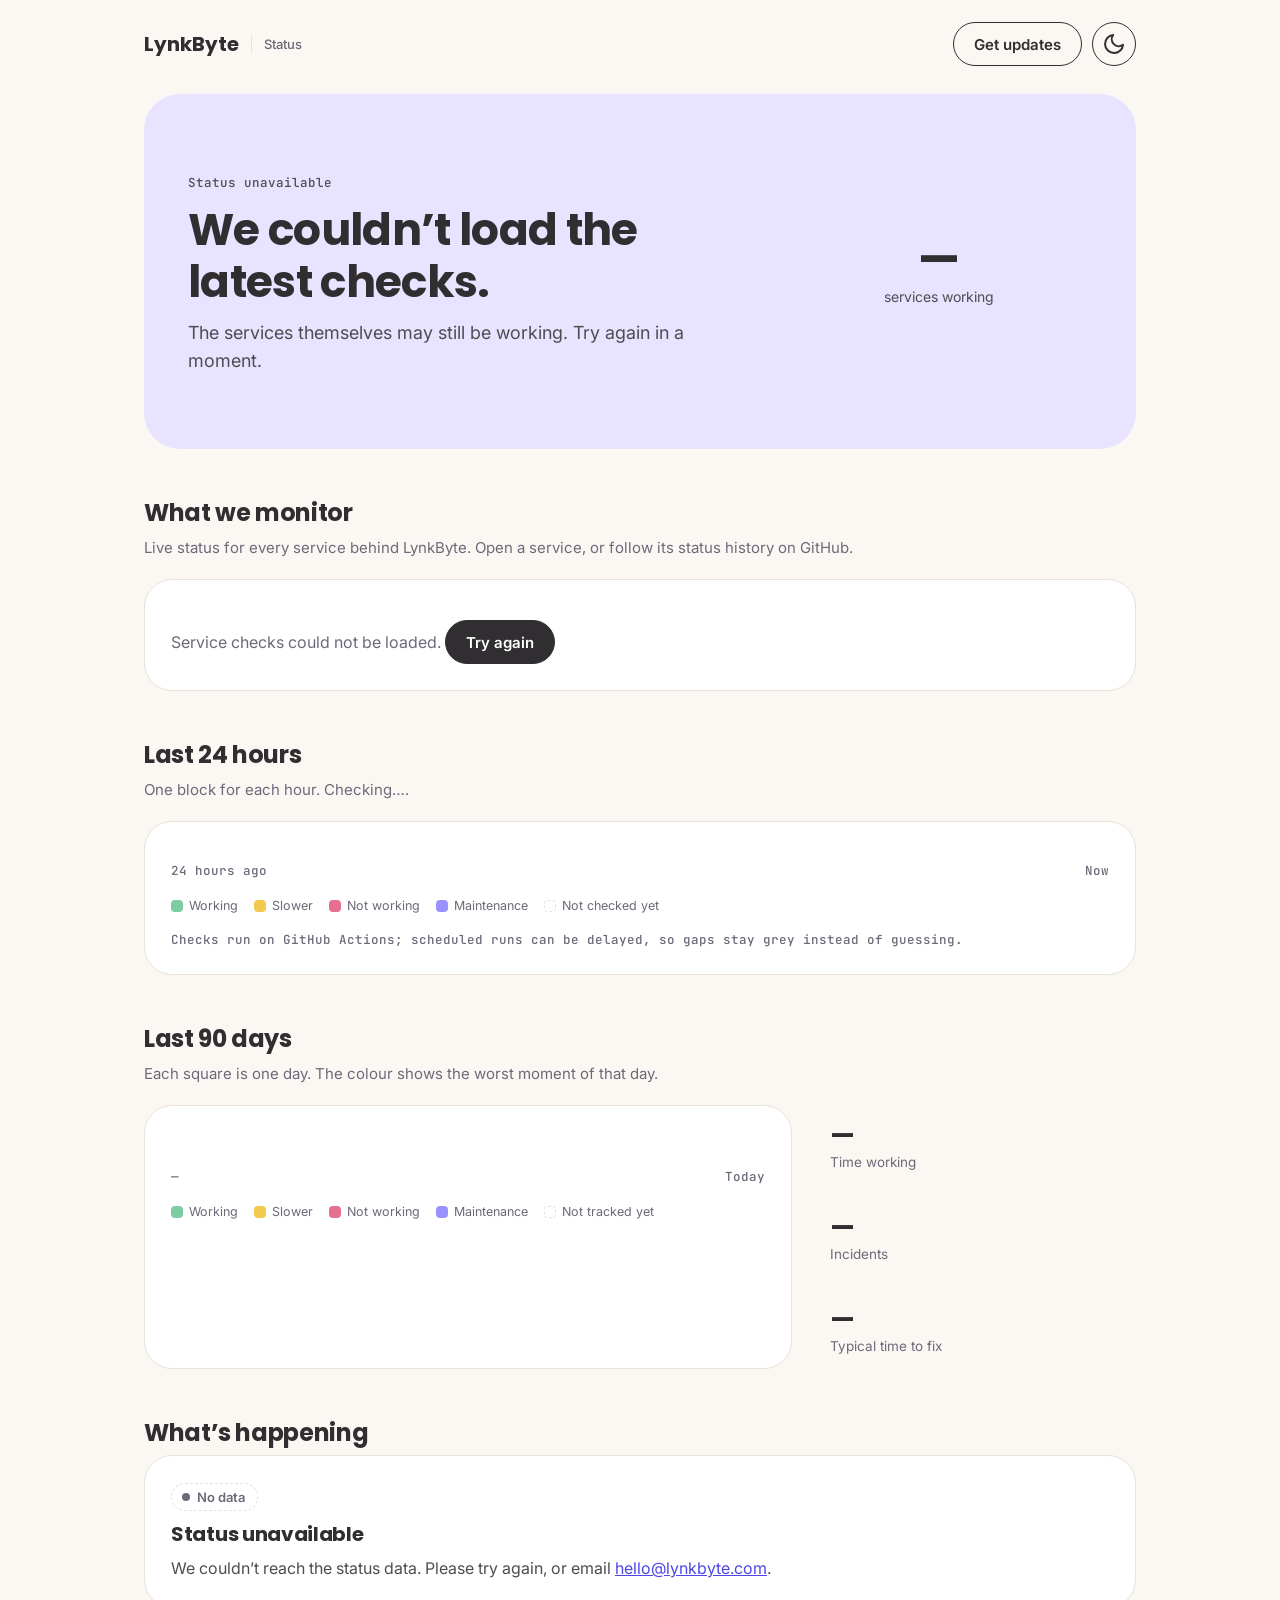
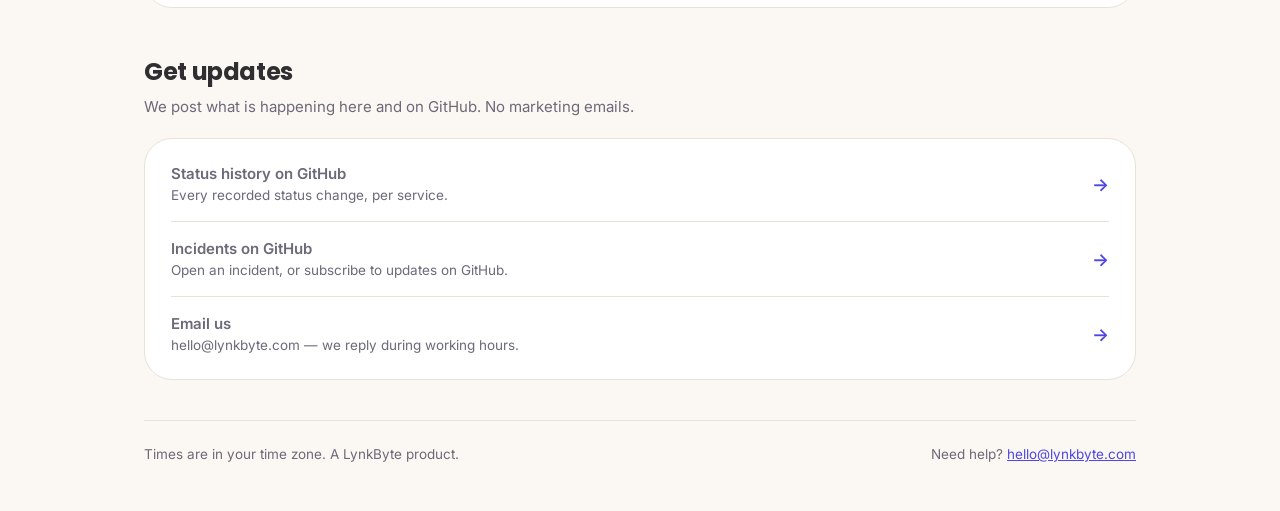
==== assets/index.html @ 687fb056 "Point service history links at GitHub instead of the rate-limited SPA" ====
<!doctype html>
<html lang="en">
<head>
<meta charset="utf-8">
<meta name="viewport" content="width=device-width, initial-scale=1, viewport-fit=cover">
<title>LynkByte status · Can I use it right now?</title>
<meta name="description" content="Live availability for LynkByte: signing in, billing, the web app and the Android app.">
<meta name="theme-color" content="#FBF8F3" media="(prefers-color-scheme: light)">
<meta name="theme-color" content="#17141B" media="(prefers-color-scheme: dark)">
<meta property="og:title" content="LynkByte status">
<meta property="og:description" content="Can I use LynkByte right now? Live availability for signing in, billing, the web app and the Android app.">
<meta property="og:type" content="website">
<meta property="og:url" content="https://status.lynkbyte.com/">
<link rel="canonical" href="https://status.lynkbyte.com/">
<link rel="icon" href="/favicon.svg" type="image/svg+xml">
<link rel="apple-touch-icon" href="/logo-192.png">
<link rel="manifest" href="/manifest.json">
<link rel="preconnect" href="https://fonts.googleapis.com"><link rel="preconnect" href="https://fonts.gstatic.com" crossorigin>
<link href="https://fonts.googleapis.com/css2?family=Poppins:wght@600;700&family=Inter:wght@400;500;600&family=JetBrains+Mono:wght@500&display=swap" rel="stylesheet">
<style>
:root{--ink:#312E32;--body:#4F4C52;--slate:#6C6979;--paper:#FBF8F3;--card:#fff;--rule:#E8E2D8;--on:#fff;--ind:#5046E6;
--butter:#FFF0BF;--mint:#D9F2E5;--pink:#FFDDE6;--lilac:#E8E3FF;
--s-ok:#7DCDA3;--s-deg:#F2C94C;--s-out:#E5708F;--s-mnt:#9A93FF;color-scheme:light}
@media(prefers-color-scheme:dark){:root:not([data-theme="light"]){--ink:#F2EFF5;--body:#CFCBD6;--slate:#A29EAD;--paper:#17141B;--card:#211E27;--rule:#36323E;--on:#17141B;--ind:#9A93FF;--butter:#4A4530;--mint:#2F4A3E;--pink:#4D3340;--lilac:#3A3659;color-scheme:dark}}
:root[data-theme="dark"]{--ink:#F2EFF5;--body:#CFCBD6;--slate:#A29EAD;--paper:#17141B;--card:#211E27;--rule:#36323E;--on:#17141B;--ind:#9A93FF;--butter:#4A4530;--mint:#2F4A3E;--pink:#4D3340;--lilac:#3A3659;color-scheme:dark}
*,*::before,*::after{box-sizing:border-box}
html{scroll-padding-top:24px}
body{margin:0;background:var(--paper);color:var(--body);font:400 16px/26px Inter,"Segoe UI",Arial,sans-serif}
h1,h2,h3{font-family:Poppins,"Segoe UI",Arial,sans-serif;color:var(--ink);margin:0;letter-spacing:-.015em}
button{font:inherit;color:inherit;background:none;border:0;cursor:pointer;text-align:left}
a{color:var(--ind)}
:focus-visible{outline:3px solid var(--ind);outline-offset:3px;border-radius:14px}
.w{max-width:1040px;margin:0 auto;padding:0 24px}
.mono{font:500 12.5px 'JetBrains Mono',ui-monospace,SFMono-Regular,Menlo,monospace;color:var(--slate)}
.ico{width:24px;height:24px;stroke:var(--ink);fill:none;stroke-width:2;stroke-linecap:round;stroke-linejoin:round;flex:none}
#banner{background:var(--butter);color:var(--ink);text-align:center;padding:9px 16px;font:600 13px Inter,Arial,sans-serif}
header{display:flex;align-items:center;justify-content:space-between;gap:12px;padding:22px 0}
.brand{font:700 20px Poppins,Arial,sans-serif;color:var(--ink);display:flex;gap:12px;align-items:center;text-decoration:none}
.brand small{font:500 13px Inter,Arial,sans-serif;color:var(--slate);border-left:1px solid var(--rule);padding-left:12px}
.h-actions{display:flex;gap:10px;flex:none}
.pill{height:44px;padding:0 20px;border-radius:99px;border:1.5px solid var(--ink);color:var(--ink);font:600 15px Inter,Arial,sans-serif;display:inline-flex;align-items:center;gap:8px;text-decoration:none;white-space:nowrap}
.pill.dk{background:var(--ink);color:var(--on)}
.ib{width:44px;padding:0;justify-content:center}
.hero{display:grid;grid-template-columns:1.3fr .7fr;gap:32px;align-items:center;border-radius:36px;padding:44px;margin-top:6px;transition:background .3s;color:var(--ink)}
.hero.ok{background:var(--mint)}.hero.deg{background:var(--butter)}.hero.out{background:var(--pink)}.hero.mnt,.hero.none{background:var(--lilac)}
.hero h1{font-size:44px;line-height:1.18;margin:10px 0 12px}
.hero p{margin:0;font-size:18px;line-height:28px;color:var(--body)}
.hero .mono{color:var(--body)}
.checks{padding:8px 26px}
.check{display:grid;grid-template-columns:minmax(0,1fr) auto auto 24px;gap:16px;align-items:center;padding:16px 0;border-bottom:1px solid var(--rule)}
.check:last-child{border-bottom:0}
.check .nm{min-width:0}
.check .nm b{display:block;font:600 15px/22px Inter,Arial,sans-serif;color:var(--ink)}
.check .nm a{text-decoration:none;color:var(--ink)}
.check .nm a:hover b{text-decoration:underline}
.check .nm span{display:block;color:var(--slate);font:500 12px/18px 'JetBrains Mono',monospace;white-space:nowrap;overflow:hidden;text-overflow:ellipsis}
.check .up{text-align:right;font:700 18px/22px Poppins,Arial,sans-serif;color:var(--ink);white-space:nowrap}
.check .up small{display:block;font:500 11.5px/16px Inter,Arial,sans-serif;color:var(--slate);text-transform:uppercase;letter-spacing:.04em}
.check .go{font:600 18px Inter,Arial,sans-serif;color:var(--ind);text-decoration:none;justify-self:end}
.ringw{position:relative;justify-self:center;width:min(100%,260px);aspect-ratio:1}
.ringw svg{width:100%;height:100%}
.ringc{position:absolute;inset:0;display:grid;place-content:center;text-align:center}
.ringc b{font:700 46px/50px Poppins,Arial,sans-serif;color:var(--ink)}
.ringc span{font-size:14px;color:var(--body)}
h2{font-size:24px;line-height:32px;margin:48px 0 6px}
.sub{margin:0 0 18px;color:var(--slate);font-size:15px}
.chip{display:inline-flex;align-items:center;gap:7px;border-radius:99px;padding:2px 12px 2px 10px;font:600 13px/22px Inter,Arial,sans-serif;color:var(--ink);white-space:nowrap}
.chip i{width:8px;height:8px;border-radius:50%;background:var(--ink);flex:none}
.c-ok{background:var(--mint)}.c-deg{background:var(--butter)}.c-out{background:var(--pink)}.c-mnt,.c-none{background:var(--lilac)}
.c-none{background:transparent;border:1.5px dashed var(--rule);color:var(--slate)}
.c-none i{background:var(--slate)}
.card{background:var(--card);border:1px solid var(--rule);border-radius:28px;padding:26px}
.rib{display:grid;grid-template-columns:repeat(24,1fr);gap:4px;margin-top:6px}
.rib i{height:44px;border-radius:8px;display:block}
.rib i.ok{background:var(--s-ok)}.rib i.deg{background:var(--s-deg)}.rib i.out{background:var(--s-out)}.rib i.mnt{background:var(--s-mnt)}
.rib i.none{background:transparent;border:1.5px dashed var(--rule)}
.lab{display:flex;justify-content:space-between;margin-top:8px}
.key{display:flex;flex-wrap:wrap;gap:6px 16px;margin-top:14px;font-size:12.5px;color:var(--slate)}
.key span{display:inline-flex;align-items:center;gap:6px}
.key i{width:12px;height:12px;border-radius:4px;display:inline-block}
.key i.ok{background:var(--s-ok)}.key i.deg{background:var(--s-deg)}.key i.out{background:var(--s-out)}.key i.mnt{background:var(--s-mnt)}
.key i.none{background:transparent;border:1.5px dashed var(--rule)}
.cols{display:grid;grid-template-columns:2fr 1fr;gap:20px}
.cal{display:grid;grid-auto-flow:column;grid-template-rows:repeat(7,1fr);gap:4px}
.cal i{aspect-ratio:1;border-radius:6px;min-width:0;display:block}
.cal i.ok{background:var(--s-ok)}.cal i.deg{background:var(--s-deg)}.cal i.out{background:var(--s-out)}.cal i.mnt{background:var(--s-mnt)}
.cal i.none{background:transparent;border:1.5px dashed var(--rule)}
.cal-lab{display:flex;justify-content:space-between;margin-top:12px}
.stats{display:grid;gap:12px;align-content:start}
.stat{background:var(--paper);border-radius:18px;padding:14px 18px}
.stat b{display:block;font:700 26px/32px Poppins,Arial,sans-serif;color:var(--ink)}
.stat span{font-size:13.5px;color:var(--slate);line-height:18px;display:block;margin-top:2px}
.inc h3{font-size:20px;margin:10px 0 4px}
.inc dl{display:grid;grid-template-columns:150px 1fr;gap:10px 18px;margin:16px 0}
.inc dt{font:600 13.5px Inter,Arial,sans-serif;color:var(--ink)}
.inc dd{margin:0}
.ups{list-style:none;margin:6px 0 0;padding:0 0 0 2px;border-left:2px solid var(--rule)}
.ups li{position:relative;padding:0 0 14px 20px;white-space:pre-line}
.ups li::before{content:"";position:absolute;left:-7px;top:8px;width:12px;height:12px;border-radius:50%;background:var(--ink);border:2px solid var(--card)}
.ups b{color:var(--ink)}
.recent{list-style:none;margin:16px 0 0;padding:0}
.recent li{display:flex;flex-wrap:wrap;gap:4px 12px;justify-content:space-between;padding:10px 0;border-top:1px solid var(--rule);font-size:14px}
.recent a{font-weight:600;text-decoration:none}
.recent a:hover{text-decoration:underline}
.updates{padding:8px 26px}
.updates .row{display:flex;justify-content:space-between;align-items:center;gap:14px;padding:16px 0;border-bottom:1px solid var(--rule);text-decoration:none;color:var(--ink)}
.updates .row:last-child{border-bottom:0}
.updates .row b{display:block;font:600 15px/22px Inter,Arial,sans-serif}
.updates .row span{display:block;color:var(--slate);font-size:13.5px;line-height:20px}
.updates .row .go{font:600 18px Inter,Arial,sans-serif;color:var(--ind);flex:none}
.muted{color:var(--slate)}
footer{margin:40px 0 44px;padding-top:20px;border-top:1px solid var(--rule);display:flex;flex-wrap:wrap;justify-content:space-between;gap:10px;font-size:13.5px;color:var(--slate)}
footer a{color:var(--ind)}
.retry{margin-top:14px;display:inline-flex}
@media(max-width:860px){.hero{grid-template-columns:1fr;padding:30px 24px}.hero h1{font-size:34px;line-height:42px}.ringw{width:min(70%,220px)}.cols{grid-template-columns:1fr}.stats{grid-template-columns:repeat(3,1fr)}}
@media(max-width:620px){.stats{grid-template-columns:1fr}.brand small{display:none}.pill{padding:0 16px}}
@media(max-width:560px){.w{padding:0 16px}.card{padding:20px}.updates{padding:4px 20px}.checks{padding:4px 20px}.check{grid-template-columns:minmax(0,1fr) auto;grid-template-areas:"nm up" "chip go";row-gap:8px;column-gap:12px}.check .nm{grid-area:nm}.check .up{grid-area:up}.check .chip{grid-area:chip;justify-self:start}.check .go{grid-area:go}.inc dl{grid-template-columns:1fr;gap:2px}.inc dd{margin-bottom:10px}.rib{gap:2px}.rib i{height:36px;border-radius:5px}.hero h1{font-size:30px;line-height:38px}}
@media(prefers-reduced-motion:reduce){*{transition:none!important}}
</style>
</head>
<body>
<div id="banner" hidden></div>
<div class="w">
<header>
  <a class="brand" href="/">LynkByte <small>Status</small></a>
  <div class="h-actions">
    <a class="pill" href="#updates">Get updates</a>
    <button class="pill ib" id="theme" type="button" aria-label="Switch between light and dark">
      <svg class="ico" viewBox="0 0 24 24" aria-hidden="true"><path d="M21 12.8A9 9 0 1 1 11.2 3a7 7 0 0 0 9.8 9.8z"/></svg>
    </button>
  </div>
</header>
<main>
  <section class="hero none" id="hero" aria-live="polite" aria-busy="true">
    <div>
      <span class="mono" id="hmeta">Checking status…</span>
      <h1 id="ht">Checking…</h1>
      <p id="hs">Loading the latest checks.</p>
    </div>
    <div class="ringw">
      <svg viewBox="0 0 220 220" id="ring" aria-hidden="true"></svg>
      <div class="ringc"><b id="rn">—</b><span>services working</span></div>
    </div>
  </section>

  <h2>What we monitor</h2>
  <p class="sub">Live status for every service behind LynkByte. Open a service, or follow its status history on GitHub.</p>
  <div class="card checks" id="checks"></div>

  <h2>Last 24 hours</h2>
  <p class="sub">One block for each hour. <span id="checked">Checking…</span>.</p>
  <div class="card">
    <div class="rib" id="rib" role="img" aria-label="Health for each of the last 24 hours"></div>
    <div class="lab mono"><span>24 hours ago</span><span>Now</span></div>
    <div class="key" aria-hidden="true">
      <span><i class="ok"></i>Working</span><span><i class="deg"></i>Slower</span><span><i class="out"></i>Not working</span><span><i class="mnt"></i>Maintenance</span><span><i class="none"></i>Not checked yet</span>
    </div>
    <p class="mono" style="margin:12px 0 0">Checks run on GitHub Actions; scheduled runs can be delayed, so gaps stay grey instead of guessing.</p>
  </div>

  <h2>Last 90 days</h2>
  <p class="sub">Each square is one day. The colour shows the worst moment of that day.</p>
  <div class="cols">
    <div class="card">
      <div class="cal" id="cal" role="img" aria-label="Health for each of the last 90 days"></div>
      <div class="cal-lab mono"><span id="cal-start">—</span><span id="cal-end">Today</span></div>
      <p class="mono" id="cal-note" style="margin:8px 0 0"></p>
      <div class="key" aria-hidden="true">
        <span><i class="ok"></i>Working</span><span><i class="deg"></i>Slower</span><span><i class="out"></i>Not working</span><span><i class="mnt"></i>Maintenance</span><span><i class="none"></i>Not tracked yet</span>
      </div>
    </div>
    <div class="stats">
      <div class="stat"><b id="up">—</b><span id="upl">Time working</span></div>
      <div class="stat"><b id="ni">—</b><span id="nil">Incidents</span></div>
      <div class="stat"><b id="fix">—</b><span id="fixl">Typical time to fix</span></div>
    </div>
  </div>

  <h2 id="ih">What’s happening</h2>
  <div class="card inc" id="inc"><p class="muted" style="margin:0">Loading the latest incident information…</p></div>

  <h2 id="updates">Get updates</h2>
  <p class="sub">We post what is happening here and on GitHub. No marketing emails.</p>
  <div class="card updates">
    <a class="row" href="https://github.com/LynkByte/lynkdesk-status/tree/master/history" target="_blank" rel="noopener">
      <span><b>Status history on GitHub</b><span>Every recorded status change, per service.</span></span>
      <span class="go" aria-hidden="true">→</span>
    </a>
    <a class="row" href="https://github.com/LynkByte/lynkdesk-status/issues" target="_blank" rel="noopener">
      <span><b>Incidents on GitHub</b><span>Open an incident, or subscribe to updates on GitHub.</span></span>
      <span class="go" aria-hidden="true">→</span>
    </a>
    <a class="row" href="mailto:hello@lynkbyte.com">
      <span><b>Email us</b><span>hello@lynkbyte.com — we reply during working hours.</span></span>
      <span class="go" aria-hidden="true">→</span>
    </a>
  </div>
</main>
<footer>
  <span>Times are in your time zone. A LynkByte product.</span>
  <span>Need help? <a href="mailto:hello@lynkbyte.com">hello@lynkbyte.com</a></span>
</footer>
</div>
<noscript><div class="w"><p class="card">This page needs JavaScript to load live status. You can still see the raw checks in the <a href="https://github.com/LynkByte/lynkdesk-status">status repository</a>.</p></div></noscript>
<script>
(function(){
'use strict';

var OWNER='LynkByte', REPO='lynkdesk-status';
var RAW='https://raw.githubusercontent.com/'+OWNER+'/'+REPO+'/master/';
var API='https://api.github.com/repos/'+OWNER+'/'+REPO;
var ISSUE_CACHE_KEY='lynkbyte-status-issues-v1';
var ISSUE_CACHE_MS=5*60*1000;
var RUN_CACHE_KEY='lynkbyte-status-lastrun-v1';
var RUN_CACHE_MS=2*60*1000;
var PREVIEW=(function(){var v=new URLSearchParams(location.search).get('preview');return ['ok','deg','out','mnt'].indexOf(v)>-1?v:null;})();

var LAB={ok:'Working',deg:'Slower than usual',out:'Not working',mnt:'Maintenance',none:'Not tracked yet'};
var COL={ok:'var(--s-ok)',deg:'var(--s-deg)',out:'var(--s-out)',mnt:'var(--s-mnt)'};

var SITES=[
  {slug:'corporate-website',name:'Corporate website',url:'https://lynkbyte.com'},
  {slug:'web-app',name:'Web app',url:'https://app.lynkbyte.com/up'},
  {slug:'api',name:'API',url:'https://api.lynkbyte.com/api/health'},
  {slug:'database-and-cache',name:'Database and cache',url:'https://app.lynkbyte.com/health/deep'}
];

var DEMO={
  ok:{hero:['Everything is working.','All four services are responding normally.'],title:null},
  deg:{hero:['Some services are slower than usual.','Keep working as normal. Screens may take a little longer to load.'],title:'Some services are slower than usual',who:'Customers using the web app or API',do:'Keep working as normal. Nothing is lost.',we:'We’re watching the affected services and will post an update here.',updates:[['Monitoring','The slow period is easing. We’re keeping an eye on it.','10:42'],['Investigating','Some requests are taking longer than usual.','10:05']]},
  out:{hero:['A service is not working right now.','We are fixing it. Your saved data is safe.'],title:'A service is not working',who:'Anyone using the affected service',do:'Try again in a few minutes. Your saved data is safe.',we:'We found the faulty change and are rolling it back.',updates:[['Identified','The faulty change is found. Rolling back now.','10:31'],['Investigating','Some requests are failing.','10:12']]},
  mnt:{hero:['Planned maintenance is under way.','Some services are briefly unavailable. Your data is safe.'],title:'Database upgrade',who:'The web app and API, for about 30 minutes',do:'If you’re already signed in, you can keep working.',we:'We’re upgrading the database to make everything faster. No data is lost.',updates:[['In progress','Some services are briefly unavailable.','10:00'],['Scheduled','Planned window: 10:00 to 10:30 today.','Announced 17 Nov']]}
};

var state={sites:{},summary:[],issues:[],issuesOk:false,maint:[],events:[],trackingStart:0,lastCheck:0,lastChange:0,loaded:false,failed:false,comments:{}};

function $(id){return document.getElementById(id);}
function esc(v){return String(v==null?'':v).replace(/[&<>"']/g,function(c){return {'&':'&amp;','<':'&lt;','>':'&gt;','"':'&quot;',"'":'&#39;'}[c];});}
function safeUrl(u){return /^https:\/\/github\.com\//.test(String(u||''))?u:'https://github.com/LynkByte/lynkdesk-status/issues';}
function has(arr,v){return arr.indexOf(v)>-1;}

function parseYml(text){
  var out={};
  text.split(/\r?\n/).forEach(function(line){
    var m=line.match(/^([A-Za-z][A-Za-z0-9]*):\s*(.*)$/);
    if(m) out[m[1]]=m[2];
  });
  return out;
}
function fetchText(url){
  return fetch(url,{cache:'no-store'}).then(function(r){
    if(!r.ok) throw new Error(url+' returned '+r.status);
    return r.text();
  });
}
function getIssues(){
  var cached=null;
  try{cached=JSON.parse(localStorage.getItem(ISSUE_CACHE_KEY)||'null');}catch(e){}
  if(cached&&Date.now()-cached.t<ISSUE_CACHE_MS) return Promise.resolve(cached.d);
  return fetch(API+'/issues?state=all&per_page=100&sort=created&direction=desc',{cache:'no-store',headers:{Accept:'application/vnd.github+json'}})
    .then(function(r){if(!r.ok) throw new Error('GitHub issues returned '+r.status);return r.json();})
    .then(function(list){
      list=list.filter(function(i){return !i.pull_request;});
      try{localStorage.setItem(ISSUE_CACHE_KEY,JSON.stringify({t:Date.now(),d:list}));}catch(e){}
      return list;
    })
    .catch(function(err){
      if(cached) return cached.d;
      throw err;
    });
}
function getLastRun(){
  var cached=null;
  try{cached=JSON.parse(localStorage.getItem(RUN_CACHE_KEY)||'null');}catch(e){}
  if(cached&&Date.now()-cached.t<RUN_CACHE_MS) return Promise.resolve(cached.ts);
  return fetch(API+'/actions/workflows/uptime.yml/runs?per_page=5&exclude_pull_requests=true',{cache:'no-store',headers:{Accept:'application/vnd.github+json'}})
    .then(function(r){if(!r.ok) throw new Error('Runs returned '+r.status);return r.json();})
    .then(function(d){
      var runs=(d&&d.workflow_runs)||[];
      var done=runs.filter(function(r){return r.status==='completed';})[0];
      var ts=done?new Date(done.updated_at||done.run_started_at).getTime():null;
      if(ts){try{localStorage.setItem(RUN_CACHE_KEY,JSON.stringify({t:Date.now(),ts:ts}));}catch(e){}}
      return ts;
    })
    .catch(function(){return cached?cached.ts:null;});
}

function norm(s){return s==='up'?'ok':s==='degraded'?'deg':s==='down'?'out':s==='mnt'?'mnt':'none';}
function slugExists(slug){return SITES.some(function(s){return s.slug===slug;});}
function labelsOf(i){return (i.labels||[]).map(function(l){return typeof l==='string'?l:(l.name||'');});}
function hasLabel(i,name){return has(labelsOf(i),name);}
function issueSlugs(i){return labelsOf(i).filter(slugExists);}
function isDegraded(i){return /degraded/i.test(i.title||'');}
function isStatus(i){return hasLabel(i,'status');}
function cleanTitle(t){return String(t||'').replace(/^[^A-Za-z0-9]+/,'').replace(/\s+/g,' ').trim();}

function parseMaint(i){
  var body=i.body||'';
  var start=(body.match(/start:\s*([^\s]+)/)||[])[1];
  var end=(body.match(/end:\s*([^\s]+)/)||[])[1];
  var s=start?new Date(start).getTime():NaN;
  var e=end?new Date(end).getTime():NaN;
  if(isNaN(s)||isNaN(e)||e<=s) return null;
  function list(key){
    var m=body.match(new RegExp(key+':\\s*([^\\n]*)'));
    return m?m[1].split(',').map(function(x){return x.trim();}).filter(Boolean):[];
  }
  return {start:s,end:e,down:list('expectedDown'),degraded:list('expectedDegraded'),title:cleanTitle(i.title),html_url:i.html_url,number:i.number};
}

function activeMaintList(){
  var now=Date.now();
  return state.maint.filter(function(m){return m.start<=now&&now<=m.end;});
}
function activeMaintFor(slug){
  var list=activeMaintList();
  for(var i=0;i<list.length;i++){
    var m=list[i];
    if(m.down.indexOf(slug)>-1||m.degraded.indexOf(slug)>-1) return m;
  }
  return null;
}
function siteState(slug){
  var s=state.sites[slug];
  if(!s) return 'none';
  var st=norm(s.status);
  var m=activeMaintFor(slug);
  if(m){
    if(m.down.indexOf(slug)>-1) return 'mnt';
    if(m.degraded.indexOf(slug)>-1&&st==='ok') return 'deg';
  }
  return st;
}
function overall(){
  if(PREVIEW) return PREVIEW;
  var sts=SITES.map(function(s){return siteState(s.slug);});
  if(has(sts,'out')) return 'out';
  if(has(sts,'deg')) return 'deg';
  if(has(sts,'mnt')||activeMaintList().length) return 'mnt';
  if(sts.every(function(x){return x==='none';})) return 'none';
  return 'ok';
}
function periodState(start,end){
  var st='ok';
  state.events.forEach(function(ev){
    if(ev.start<end&&ev.end>start){
      if(ev.kind==='out') st='out';
      else if(ev.kind==='deg'&&st!=='out') st='deg';
      else if(ev.kind==='mnt'&&st==='ok') st='mnt';
    }
  });
  return st;
}

function rel(ts){
  if(!ts) return 'never';
  var d=Date.now()-ts;
  if(d<60000) return 'just now';
  var m=Math.floor(d/60000);
  if(m<60) return m+' min ago';
  var h=Math.floor(m/60);
  if(h<24) return h+(h===1?' hour ago':' hours ago');
  var days=Math.floor(h/24);
  return days+(days===1?' day ago':' days ago');
}
function fmtTime(ts){return new Date(ts).toLocaleTimeString(undefined,{hour:'numeric',minute:'2-digit'});}
function fmtDate(ts){return new Date(ts).toLocaleDateString('en-GB',{day:'numeric',month:'short'});}
function fmtDateFull(ts){return new Date(ts).toLocaleDateString('en-GB',{day:'numeric',month:'short',year:'numeric'});}
function fmtDateTime(ts){return new Date(ts).toLocaleString(undefined,{day:'numeric',month:'short',hour:'numeric',minute:'2-digit'});}
function fmtDur(ms){
  if(ms<60000) return 'under a minute';
  var m=Math.round(ms/60000);
  if(m<60) return m+' min';
  var h=Math.floor(m/60),r=m%60;
  if(h<24) return r?h+'h '+r+'m':h+'h';
  var d=Math.floor(h/24),rh=h%24;
  return rh?d+'d '+rh+'h':d+'d';
}
function ymd(d){return d.getFullYear()+'-'+String(d.getMonth()+1).padStart(2,'0')+'-'+String(d.getDate()).padStart(2,'0');}

function summaryFor(slug){
  for(var i=0;i<state.summary.length;i++) if(state.summary[i]&&state.summary[i].slug===slug) return state.summary[i];
  return null;
}
function hadDowntime(dayStart){
  var key=ymd(new Date(dayStart));
  return state.summary.some(function(x){return x&&x.dailyMinutesDown&&x.dailyMinutesDown[key]>0;});
}
function affectedSites(slugs){
  return SITES.filter(function(s){return slugs.indexOf(s.slug)>-1;});
}
function arc(cx,cy,r,a0,a1){
  function p(a){return [cx+r*Math.cos(a),cy+r*Math.sin(a)];}
  var s=p(a0),e=p(a1);
  return 'M'+s[0].toFixed(2)+' '+s[1].toFixed(2)+'A'+r+' '+r+' 0 0 1 '+e[0].toFixed(2)+' '+e[1].toFixed(2);
}

function renderHero(){
  var w=overall(),hero=$('hero');
  var good=PREVIEW?(PREVIEW==='ok'?SITES.length:0):SITES.filter(function(s){return siteState(s.slug)==='ok';}).length;
  hero.className='hero '+w;
  var downSites=SITES.filter(function(s){return siteState(s.slug)==='out';});
  var title,text;
  if(PREVIEW&&DEMO[w]&&DEMO[w].hero){title=DEMO[w].hero[0];text=DEMO[w].hero[1];}
  else if(w==='ok'){title='Everything is working.';text='The website, web app, API and database are responding normally.';}
  else if(w==='deg'){title='Some services are slower than usual.';text='Keep working as normal. Screens may take a little longer to load.';}
  else if(w==='out'){title=(downSites[0]?downSites[0].name:'A service')+' isn’t working right now.';text='We are fixing it. Your saved data is safe.';}
  else if(w==='mnt'){title='Planned maintenance is under way.';text='Some services are briefly unavailable. Your saved data is safe.';}
  else{title='Waiting for the first checks.';text='The page will update as soon as the first results arrive.';}
  $('ht').textContent=title;
  $('hs').textContent=text;
  $('rn').textContent=good+'/'+SITES.length;
  hero.setAttribute('aria-busy','false');
  updateAges();
}

function updateAges(){
  if(!state.loaded) return;
  var meta=$('hmeta');
  var when=state.lastCheck||state.lastChange;
  var prefix=state.lastCheck?'checked ':'last change ';
  if(PREVIEW){meta.textContent='Design preview · not live data';meta.title='';}
  else if(when){meta.textContent='Right now · '+prefix+rel(when);meta.title=new Date(when).toLocaleString();}
  else{meta.textContent='Right now · no check yet';meta.title='';}
  var checked=$('checked');
  if(checked){
    var txt=when?prefix+rel(when):'not checked yet';
    checked.textContent=txt.charAt(0).toUpperCase()+txt.slice(1);
    checked.title=when?new Date(when).toLocaleString():'';
  }
}

function uptimeFor(slug){
  var s=summaryFor(slug);
  if(!s) return null;
  var days=(Date.now()-state.trackingStart)/86400000;
  if(days>=30) return {value:s.uptimeMonth||s.uptime||'—',label:'last 30 days'};
  return {value:s.uptime||'—',label:'since '+fmtDate(state.trackingStart)};
}

function renderChecks(){
  $('checks').innerHTML=SITES.map(function(s){
    var st=PREVIEW||siteState(s.slug),site=state.sites[s.slug];
    var up=PREVIEW?null:uptimeFor(s.slug);
    var age=site&&site.lastUpdated?'status since '+rel(new Date(site.lastUpdated).getTime()):'';
    var text=st==='none'?'No data yet':LAB[st];
    return '<div class="check">'+
      '<span class="nm"><a href="'+esc(s.url)+'" target="_blank" rel="noopener"><b>'+esc(s.name)+'</b></a><span title="'+esc(s.url)+'">'+esc(s.url)+'</span></span>'+
      '<span class="up">'+(up?esc(up.value):'—')+'<small>'+esc(up?up.label:'preview')+'</small></span>'+
      '<span class="chip c-'+st+'" title="'+esc(age)+'"><i></i>'+esc(text)+'</span>'+
      '<a class="go" href="https://github.com/LynkByte/lynkdesk-status/commits/master/history/'+s.slug+'.yml" target="_blank" rel="noopener" title="'+esc('Status history for '+s.name+' on GitHub')+'" aria-label="'+esc('Status history for '+s.name+' on GitHub')+'">→</a>'+
    '</div>';
  }).join('');
}

function renderRibbon(){
  var hour=new Date();hour.setMinutes(0,0,0);
  var cutoff=state.lastCheck||state.lastChange||Date.now();
  var blocks=[],summary=[];
  for(var i=23;i>=0;i--){
    var s=hour.getTime()-i*3600000,e=s+3600000,st;
    if(e<=state.trackingStart||s>=cutoff) st='none';
    else st=periodState(s,e);
    var label=fmtTime(s);
    blocks.push('<i class="'+st+'" title="'+esc(label+' · '+(st==='none'?'Not checked yet':LAB[st]))+'" aria-hidden="true"></i>');
    summary.push(LAB[st]);
  }
  $('rib').innerHTML=blocks.join('');
  $('rib').setAttribute('aria-label','Last 24 hours: '+summary.join(', '));
}

function renderCalendar(){
  var today=new Date();today.setHours(0,0,0,0);
  var first=today.getTime()-89*86400000;
  var cells=[],counts={ok:0,deg:0,out:0,mnt:0,none:0};
  for(var i=0;i<90;i++){
    var s=first+i*86400000,e=s+86400000,st;
    if(e<=state.trackingStart) st='none';
    else{
      st=periodState(s,e);
      if(st==='ok'&&hadDowntime(s)) st='out';
    }
    counts[st]=(counts[st]||0)+1;
    var day=fmtDate(s);
    cells.push('<i class="'+st+'" title="'+esc(day+' · '+(st==='none'?'Not tracked yet':LAB[st]))+'" aria-hidden="true"></i>');
  }
  $('cal').innerHTML=cells.join('');
  $('cal-start').textContent=fmtDate(first);
  $('cal-end').textContent=fmtDate(today);
  $('cal-note').textContent='Tracking began '+fmtDateFull(state.trackingStart)+'.';
  $('cal').setAttribute('aria-label','Last 90 days: '+counts.ok+' working, '+counts.deg+' slower, '+counts.out+' not working, '+counts.mnt+' maintenance, '+counts.none+' not tracked yet');
}

function renderStats(){
  var trackingDays=(Date.now()-state.trackingStart)/86400000;
  function pick(field){
    var vals=state.summary.map(function(x){return x?parseFloat(x[field]):NaN;}).filter(function(v){return !isNaN(v);});
    return vals.length?Math.min.apply(null,vals):null;
  }
  var upEl=$('up'),upL=$('upl');
  if(trackingDays>=30){
    var m=pick('uptimeMonth');
    upEl.textContent=m===null?'—':m.toFixed(2)+'%';
    upL.textContent='Time working, last 30 days';
  }else{
    var a=pick('uptime');
    upEl.textContent=a===null?'—':a.toFixed(2)+'%';
    upL.textContent='Time working since '+fmtDateFull(state.trackingStart);
  }

  var ni=$('ni'),nil=$('nil');
  if(state.issuesOk){
    var cutoff=Math.max(state.trackingStart,Date.now()-90*86400000);
    var count=state.issues.filter(function(i){return isStatus(i)&&new Date(i.created_at).getTime()>=cutoff;}).length;
    ni.textContent=count;
    nil.textContent=trackingDays>=90?'Incidents, last 90 days':'Incidents since '+fmtDateFull(state.trackingStart);
  }else{
    ni.textContent='—';
    nil.textContent='Incident count unavailable';
  }

  var durations=state.issues.filter(function(i){return isStatus(i)&&i.closed_at;})
    .map(function(i){return new Date(i.closed_at)-new Date(i.created_at);})
    .filter(function(ms){return ms>0;})
    .sort(function(a,b){return a-b;});
  var fix=$('fix');
  if(durations.length){
    fix.textContent=fmtDur(durations[Math.floor(durations.length/2)]);
    $('fixl').textContent='Typical time to fix';
  }else{
    fix.textContent='—';
    $('fixl').textContent=state.issuesOk?'No incidents fixed yet':'Time to fix unavailable';
  }
}

function renderIncident(){
  var box=$('inc');
  if(PREVIEW&&DEMO[PREVIEW]&&DEMO[PREVIEW].title){
    var d=DEMO[PREVIEW];
    box.innerHTML='<span class="chip c-'+PREVIEW+'"><i></i>'+(PREVIEW==='mnt'?'In progress':'Ongoing')+'</span>'+
      '<h3>'+esc(d.title)+'</h3>'+
      '<dl><dt>Who is affected</dt><dd>'+esc(d.who)+'</dd><dt>What you can do</dt><dd>'+esc(d.do)+'</dd><dt>What we are doing</dt><dd>'+esc(d.we)+'</dd></dl>'+
      '<ol class="ups">'+d.updates.map(function(u){return '<li><b>'+esc(u[0])+'</b> <span class="mono">'+esc(u[2])+'</span><br>'+esc(u[1])+'</li>';}).join('')+'</ol>';
    return;
  }
  if(!state.issuesOk){
    if(overall()==='out'||overall()==='deg'){
      box.innerHTML='<span class="chip c-out"><i></i>Ongoing</span><h3>Some services are affected</h3><p style="margin:8px 0 0">The live checks above show a problem. Detailed incident updates are temporarily unavailable; refresh in a moment or check <a href="https://github.com/LynkByte/lynkdesk-status/issues" target="_blank" rel="noopener">GitHub</a>.</p>';
    }else{
      box.innerHTML='<span class="chip c-ok"><i></i>No incidents</span><h3>All clear</h3><p style="margin:8px 0 0">The live checks are passing. Detailed incident history is temporarily unavailable.</p>';
    }
    return;
  }
  var open=state.issues.filter(function(i){return isStatus(i)&&i.state==='open'&&issueSlugs(i).length;}).sort(function(a,b){
    var da=isDegraded(a)?1:0,db=isDegraded(b)?1:0;
    if(da!==db) return da-db;
    return new Date(b.created_at)-new Date(a.created_at);
  })[0];
  var maint=activeMaintList()[0];
  if(open) return renderOpenIncident(open);
  if(maint) return renderMaint(maint);
  return renderAllClear();
}

function renderOpenIncident(issue){
  var box=$('inc'),st=isDegraded(issue)?'deg':'out',slugs=issueSlugs(issue),sites=affectedSites(slugs);
  var who=sites.length?sites.map(function(s){return s.name;}).join(', '):'Some services';
  var what=st==='out'?'Try again in a few minutes. Your saved data is safe.':'Keep working as normal. Screens may take a little longer to load.';
  box.innerHTML='<span class="chip c-'+st+'"><i></i>Ongoing</span>'+
    '<h3>'+esc(cleanTitle(issue.title))+'</h3>'+
    '<dl><dt>Who is affected</dt><dd>'+esc(who)+'</dd>'+
    '<dt>What you can do</dt><dd>'+esc(what)+'</dd>'+
    '<dt>What we are doing</dt><dd id="doing">We’re investigating. Updates will appear below.</dd>'+
    '<dt>Started</dt><dd>'+esc(fmtDateTime(issue.created_at))+'</dd></dl>'+
    '<ol class="ups" id="ups"><li><b>Reported</b> <span class="mono">'+esc(fmtTime(issue.created_at))+'</span><br>We’re looking into it.</li></ol>'+
    '<p style="margin:14px 0 0"><a href="'+esc(safeUrl(issue.html_url))+'" target="_blank" rel="noopener">Follow this incident on GitHub</a></p>';
  loadComments(issue);
}

function loadComments(issue){
  if(state.comments[issue.number]) return paintComments(issue,state.comments[issue.number]);
  fetch(issue.comments_url+'?per_page=30',{headers:{Accept:'application/vnd.github+json'}})
    .then(function(r){if(!r.ok) throw new Error('comments '+r.status);return r.json();})
    .then(function(list){state.comments[issue.number]=list;paintComments(issue,list);})
    .catch(function(){});
}
function paintComments(issue,list){
  var ups=$('ups');
  if(!ups||!list||!list.length) return;
  var recent=list.slice(-5).reverse();
  ups.innerHTML=recent.map(function(c){
    return '<li><b>Update</b> <span class="mono">'+esc(fmtTime(c.created_at))+'</span><br>'+esc(trimBody(c.body))+'</li>';
  }).join('')+'<li><b>Reported</b> <span class="mono">'+esc(fmtTime(issue.created_at))+'</span><br>We’re looking into it.</li>';
  var doing=$('doing');
  if(doing&&recent[0]&&recent[0].body) doing.textContent='We posted an update below.';
}
function trimBody(body){
  var s=String(body||'').replace(/\r/g,'').replace(/\n{3,}/g,'\n\n').trim();
  return s.length>420?s.slice(0,417)+'…':s;
}

function renderMaint(m){
  var box=$('inc'),slugs=m.down.concat(m.degraded),sites=affectedSites(slugs);
  var who=sites.length?sites.map(function(s){return s.name;}).join(', '):'Some services';
  box.innerHTML='<span class="chip c-mnt"><i></i>In progress</span>'+
    '<h3>'+esc(m.title||'Planned maintenance')+'</h3>'+
    '<dl><dt>Who is affected</dt><dd>'+esc(who)+'</dd>'+
    '<dt>What you can do</dt><dd>Carry on as normal where you can. Your saved data is safe.</dd>'+
    '<dt>What we are doing</dt><dd>We’re carrying out planned maintenance. We’ll post an update when it’s done.</dd>'+
    '<dt>Window</dt><dd>'+esc(fmtDateTime(m.start)+' – '+fmtDateTime(m.end))+'</dd></dl>'+
    '<ol class="ups"><li><b>In progress</b> <span class="mono">'+esc(fmtTime(m.start))+'</span><br>Planned maintenance is under way.</li></ol>';
}

function renderAllClear(){
  var box=$('inc');
  var recent=state.issues.filter(function(i){return isStatus(i)&&i.closed_at;})
    .sort(function(a,b){return new Date(b.closed_at)-new Date(a.closed_at);}).slice(0,3);
  var html='<span class="chip c-ok"><i></i>No incidents</span><h3>All clear</h3>';
  if(recent.length){
    html+='<p style="margin:8px 0 0">Nothing is wrong right now. The last problem was '+esc(cleanTitle(recent[0].title))+' on '+esc(fmtDate(recent[0].closed_at))+', fixed in '+esc(fmtDur(new Date(recent[0].closed_at)-new Date(recent[0].created_at)))+'.</p>';
    html+='<ul class="recent">'+recent.map(function(i){
      var dur=fmtDur(new Date(i.closed_at)-new Date(i.created_at));
      return '<li><span>'+esc(cleanTitle(i.title))+'</span><span class="mono">'+esc(fmtDate(i.closed_at))+' · '+esc(dur)+'</span><a href="'+esc(safeUrl(i.html_url))+'" target="_blank" rel="noopener">Details</a></li>';
    }).join('')+'</ul>';
  }else{
    html+='<p style="margin:8px 0 0">Nothing is wrong right now. No incidents since tracking began on '+esc(fmtDateFull(state.trackingStart))+'.</p>';
  }
  box.innerHTML=html;
}

function renderRing(){
  var n=SITES.length,gap=.16,seg=2*Math.PI/n,out='';
  for(var i=0;i<n;i++){
    var st=PREVIEW||siteState(SITES[i].slug),a0=-Math.PI/2+i*seg+gap/2,a1=a0+seg-gap;
    out+='<path d="'+arc(110,110,88,a0,a1)+'" fill="none" stroke-width="20" stroke-linecap="round" stroke="'+(st==='none'?'var(--rule)':COL[st])+'" opacity="'+(st==='none'?'.7':'1')+'"/>';
  }
  $('ring').innerHTML=out;
}

function render(){
  renderHero();
  renderChecks();
  renderRibbon();
  renderCalendar();
  renderStats();
  renderIncident();
  renderRing();
}

function fail(){
  state.failed=true;
  $('hero').className='hero mnt';
  $('hero').setAttribute('aria-busy','false');
  $('hmeta').textContent='Status unavailable';
  $('ht').textContent='We couldn’t load the latest checks.';
  $('hs').textContent='The services themselves may still be working. Try again in a moment.';
  $('rn').textContent='—';
  $('checks').innerHTML='<p class="muted" style="margin:0">Service checks could not be loaded. <button type="button" class="pill dk retry" id="retry">Try again</button></p>';
  $('inc').innerHTML='<span class="chip c-none"><i></i>No data</span><h3>Status unavailable</h3><p style="margin:8px 0 0">We couldn’t reach the status data. Please try again, or email <a href="mailto:hello@lynkbyte.com">hello@lynkbyte.com</a>.</p>';
  $('up').textContent='—';$('ni').textContent='—';$('fix').textContent='—';
  var retry=$('retry');
  if(retry) retry.addEventListener('click',function(){location.reload();});
}

function load(){
  var hist=Promise.all(SITES.map(function(s){
    return fetchText(RAW+'history/'+s.slug+'.yml').then(parseYml).catch(function(){return null;});
  }));
  var summary=Promise.resolve(fetch(RAW+'history/summary.json',{cache:'no-store'}))
    .then(function(r){return r.ok?r.json():null;})
    .catch(function(){return null;});
  var issues=Promise.resolve(getIssues()).catch(function(){return null;});
  var lastRun=Promise.resolve(getLastRun()).catch(function(){return null;});
  return Promise.all([hist,summary,issues,lastRun]).then(function(res){
    var rows=res[0],sum=res[1],list=res[2],run=res[3];
    state.sites={};
    var starts=[],checks=[];
    SITES.forEach(function(s,i){
      var row=rows[i];
      if(!row) return;
      state.sites[s.slug]={
        status:row.status||'',
        code:row.code||'',
        responseTime:row.responseTime||'',
        lastUpdated:row.lastUpdated||'',
        startTime:row.startTime||''
      };
      if(row.startTime){var st=new Date(row.startTime).getTime();if(!isNaN(st)) starts.push(st);}
      if(row.lastUpdated){var lt=new Date(row.lastUpdated).getTime();if(!isNaN(lt)) checks.push(lt);}
    });
    if(!Object.keys(state.sites).length) throw new Error('No history available');
    state.trackingStart=starts.length?Math.min.apply(null,starts):(checks.length?Math.min.apply(null,checks):Date.now());
    state.lastChange=checks.length?Math.max.apply(null,checks):0;
    state.lastCheck=run||0;
    state.summary=Array.isArray(sum)?sum:[];
    state.issuesOk=Array.isArray(list);
    state.issues=Array.isArray(list)?list:[];
    state.maint=[];
    state.events=[];
    state.issues.forEach(function(i){
      if(hasLabel(i,'maintenance')){var m=parseMaint(i);if(m) state.maint.push(m);return;}
      if(!isStatus(i)) return;
      var slugs=issueSlugs(i);
      if(!slugs.length) return;
      var start=new Date(i.created_at).getTime();
      var end=i.closed_at?new Date(i.closed_at).getTime():Date.now();
      if(end<=start) end=start+60000;
      state.events.push({start:start,end:end,kind:isDegraded(i)?'deg':'out'});
    });
    state.maint.forEach(function(m){
      var relevant=(!m.down.length&&!m.degraded.length)||m.down.concat(m.degraded).some(slugExists);
      if(relevant) state.events.push({start:m.start,end:m.end,kind:'mnt'});
    });
    state.loaded=true;
    render();
  }).catch(function(err){
    if(window.console) console.error(err);
    fail();
  });
}

if(PREVIEW){
  var banner=$('banner');
  banner.hidden=false;
  banner.textContent='Design preview · showing the “'+(PREVIEW==='deg'?'slower':PREVIEW==='out'?'outage':PREVIEW==='mnt'?'maintenance':'working')+'” state, not live data';
  document.documentElement.setAttribute('data-preview',PREVIEW);
}

$('theme').addEventListener('click',function(){
  var root=document.documentElement;
  var dark=root.getAttribute('data-theme')?root.getAttribute('data-theme')==='dark':window.matchMedia('(prefers-color-scheme: dark)').matches;
  root.setAttribute('data-theme',dark?'light':'dark');
});

if('serviceWorker' in navigator){
  navigator.serviceWorker.getRegistrations().then(function(rs){rs.forEach(function(r){r.unregister();});}).catch(function(){});
}
if('caches' in window){
  caches.keys().then(function(keys){keys.forEach(function(k){caches.delete(k);});}).catch(function(){});
}

load();
setInterval(updateAges,60000);
setInterval(function(){if(!document.hidden) load();},10*60*1000);
})();
</script>
</body>
</html>
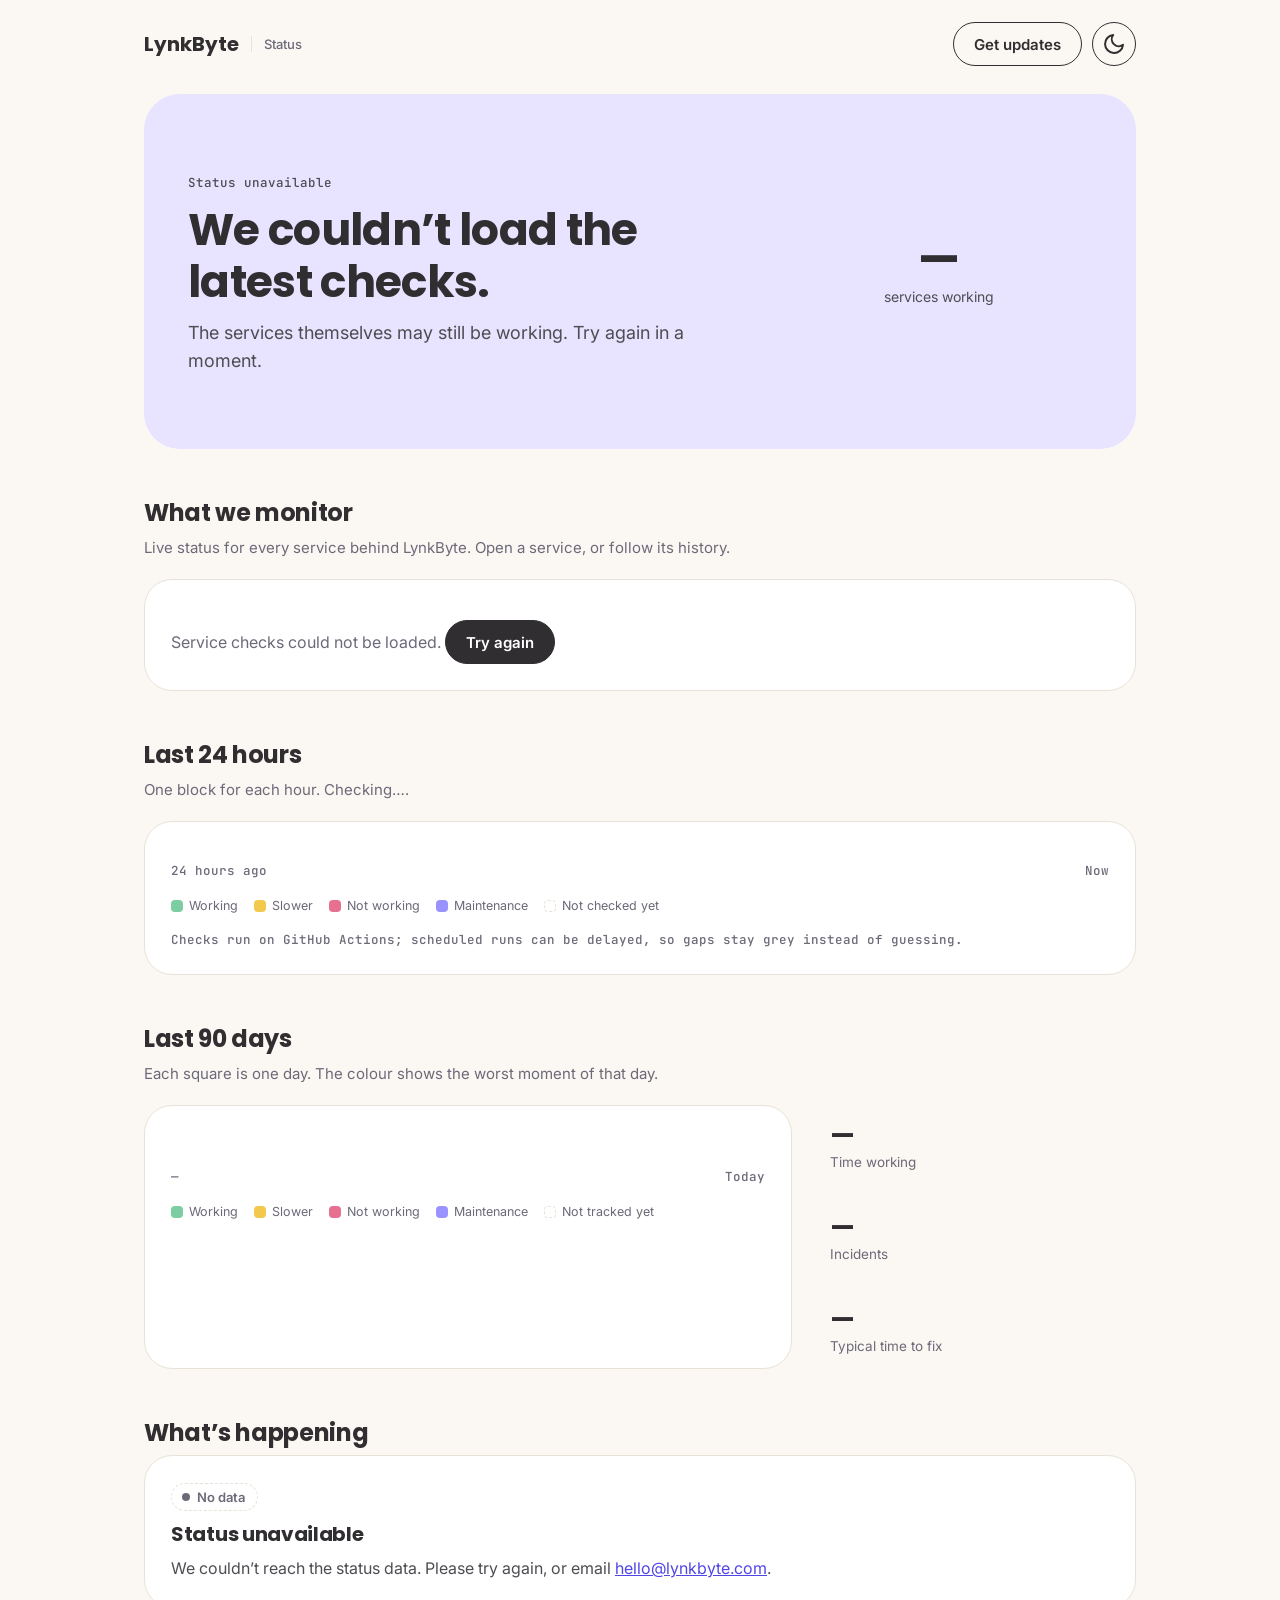
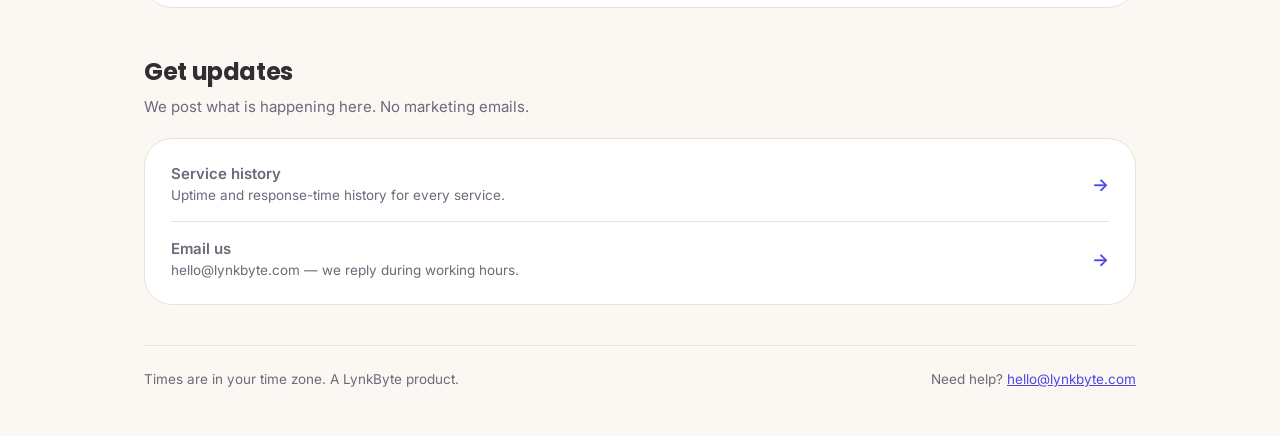
==== commit 7a174834: "Add branded, API-free service history pages" ====
--- a/assets/index.html
+++ b/assets/index.html
@@ -144,7 +144,7 @@
   </section>
 
   <h2>What we monitor</h2>
-  <p class="sub">Live status for every service behind LynkByte. Open a service, or follow its status history on GitHub.</p>
+  <p class="sub">Live status for every service behind LynkByte. Open a service, or follow its history.</p>
   <div class="card checks" id="checks"></div>
 
   <h2>Last 24 hours</h2>
@@ -180,14 +180,10 @@
   <div class="card inc" id="inc"><p class="muted" style="margin:0">Loading the latest incident information…</p></div>
 
   <h2 id="updates">Get updates</h2>
-  <p class="sub">We post what is happening here and on GitHub. No marketing emails.</p>
+  <p class="sub">We post what is happening here. No marketing emails.</p>
   <div class="card updates">
-    <a class="row" href="https://github.com/LynkByte/lynkdesk-status/tree/master/history" target="_blank" rel="noopener">
-      <span><b>Status history on GitHub</b><span>Every recorded status change, per service.</span></span>
-      <span class="go" aria-hidden="true">→</span>
-    </a>
-    <a class="row" href="https://github.com/LynkByte/lynkdesk-status/issues" target="_blank" rel="noopener">
-      <span><b>Incidents on GitHub</b><span>Open an incident, or subscribe to updates on GitHub.</span></span>
+    <a class="row" href="/history/">
+      <span><b>Service history</b><span>Uptime and response-time history for every service.</span></span>
       <span class="go" aria-hidden="true">→</span>
     </a>
     <a class="row" href="mailto:hello@lynkbyte.com">
@@ -201,7 +197,7 @@
   <span>Need help? <a href="mailto:hello@lynkbyte.com">hello@lynkbyte.com</a></span>
 </footer>
 </div>
-<noscript><div class="w"><p class="card">This page needs JavaScript to load live status. You can still see the raw checks in the <a href="https://github.com/LynkByte/lynkdesk-status">status repository</a>.</p></div></noscript>
+<noscript><div class="w"><p class="card">This page needs JavaScript to load live status. Please email <a href="mailto:hello@lynkbyte.com">hello@lynkbyte.com</a> if you need help.</p></div></noscript>
 <script>
 (function(){
 'use strict';
@@ -236,7 +232,6 @@
 
 function $(id){return document.getElementById(id);}
 function esc(v){return String(v==null?'':v).replace(/[&<>"']/g,function(c){return {'&':'&amp;','<':'&lt;','>':'&gt;','"':'&quot;',"'":'&#39;'}[c];});}
-function safeUrl(u){return /^https:\/\/github\.com\//.test(String(u||''))?u:'https://github.com/LynkByte/lynkdesk-status/issues';}
 function has(arr,v){return arr.indexOf(v)>-1;}
 
 function parseYml(text){
@@ -448,7 +443,7 @@
       '<span class="nm"><a href="'+esc(s.url)+'" target="_blank" rel="noopener"><b>'+esc(s.name)+'</b></a><span title="'+esc(s.url)+'">'+esc(s.url)+'</span></span>'+
       '<span class="up">'+(up?esc(up.value):'—')+'<small>'+esc(up?up.label:'preview')+'</small></span>'+
       '<span class="chip c-'+st+'" title="'+esc(age)+'"><i></i>'+esc(text)+'</span>'+
-      '<a class="go" href="https://github.com/LynkByte/lynkdesk-status/commits/master/history/'+s.slug+'.yml" target="_blank" rel="noopener" title="'+esc('Status history for '+s.name+' on GitHub')+'" aria-label="'+esc('Status history for '+s.name+' on GitHub')+'">→</a>'+
+      '<a class="go" href="/history/'+s.slug+'/" title="'+esc('History for '+s.name)+'" aria-label="'+esc('History for '+s.name)+'">→</a>'+
     '</div>';
   }).join('');
 }
@@ -545,7 +540,7 @@
   }
   if(!state.issuesOk){
     if(overall()==='out'||overall()==='deg'){
-      box.innerHTML='<span class="chip c-out"><i></i>Ongoing</span><h3>Some services are affected</h3><p style="margin:8px 0 0">The live checks above show a problem. Detailed incident updates are temporarily unavailable; refresh in a moment or check <a href="https://github.com/LynkByte/lynkdesk-status/issues" target="_blank" rel="noopener">GitHub</a>.</p>';
+      box.innerHTML='<span class="chip c-out"><i></i>Ongoing</span><h3>Some services are affected</h3><p style="margin:8px 0 0">The live checks above show a problem. Detailed incident updates are temporarily unavailable; refresh in a moment or email <a href="mailto:hello@lynkbyte.com">hello@lynkbyte.com</a>.</p>';
     }else{
       box.innerHTML='<span class="chip c-ok"><i></i>No incidents</span><h3>All clear</h3><p style="margin:8px 0 0">The live checks are passing. Detailed incident history is temporarily unavailable.</p>';
     }
@@ -572,8 +567,7 @@
     '<dt>What you can do</dt><dd>'+esc(what)+'</dd>'+
     '<dt>What we are doing</dt><dd id="doing">We’re investigating. Updates will appear below.</dd>'+
     '<dt>Started</dt><dd>'+esc(fmtDateTime(issue.created_at))+'</dd></dl>'+
-    '<ol class="ups" id="ups"><li><b>Reported</b> <span class="mono">'+esc(fmtTime(issue.created_at))+'</span><br>We’re looking into it.</li></ol>'+
-    '<p style="margin:14px 0 0"><a href="'+esc(safeUrl(issue.html_url))+'" target="_blank" rel="noopener">Follow this incident on GitHub</a></p>';
+    '<ol class="ups" id="ups"><li><b>Reported</b> <span class="mono">'+esc(fmtTime(issue.created_at))+'</span><br>We’re looking into it.</li></ol>';
   loadComments(issue);
 }
 
@@ -620,7 +614,7 @@
     html+='<p style="margin:8px 0 0">Nothing is wrong right now. The last problem was '+esc(cleanTitle(recent[0].title))+' on '+esc(fmtDate(recent[0].closed_at))+', fixed in '+esc(fmtDur(new Date(recent[0].closed_at)-new Date(recent[0].created_at)))+'.</p>';
     html+='<ul class="recent">'+recent.map(function(i){
       var dur=fmtDur(new Date(i.closed_at)-new Date(i.created_at));
-      return '<li><span>'+esc(cleanTitle(i.title))+'</span><span class="mono">'+esc(fmtDate(i.closed_at))+' · '+esc(dur)+'</span><a href="'+esc(safeUrl(i.html_url))+'" target="_blank" rel="noopener">Details</a></li>';
+      return '<li><span>'+esc(cleanTitle(i.title))+'</span><span class="mono">'+esc(fmtDate(i.closed_at))+' · '+esc(dur)+'</span></li>';
     }).join('')+'</ul>';
   }else{
     html+='<p style="margin:8px 0 0">Nothing is wrong right now. No incidents since tracking began on '+esc(fmtDateFull(state.trackingStart))+'.</p>';
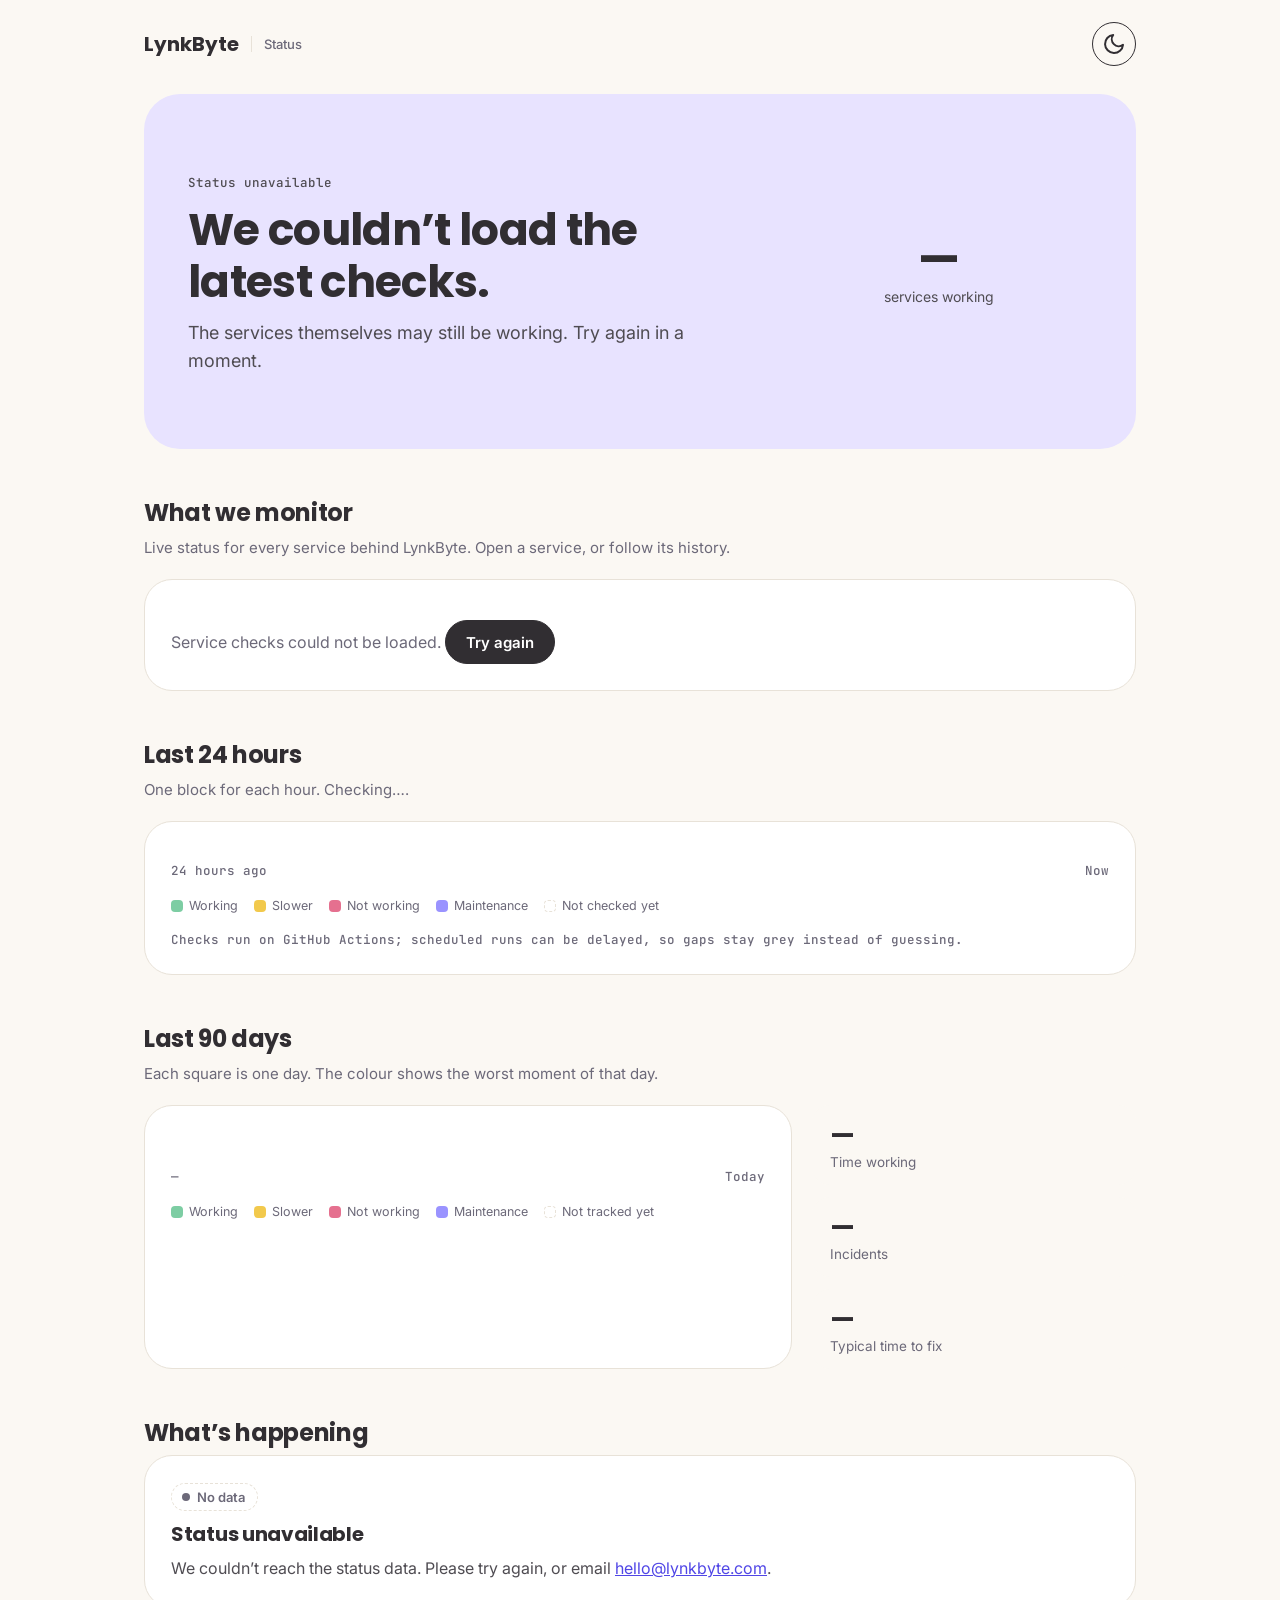
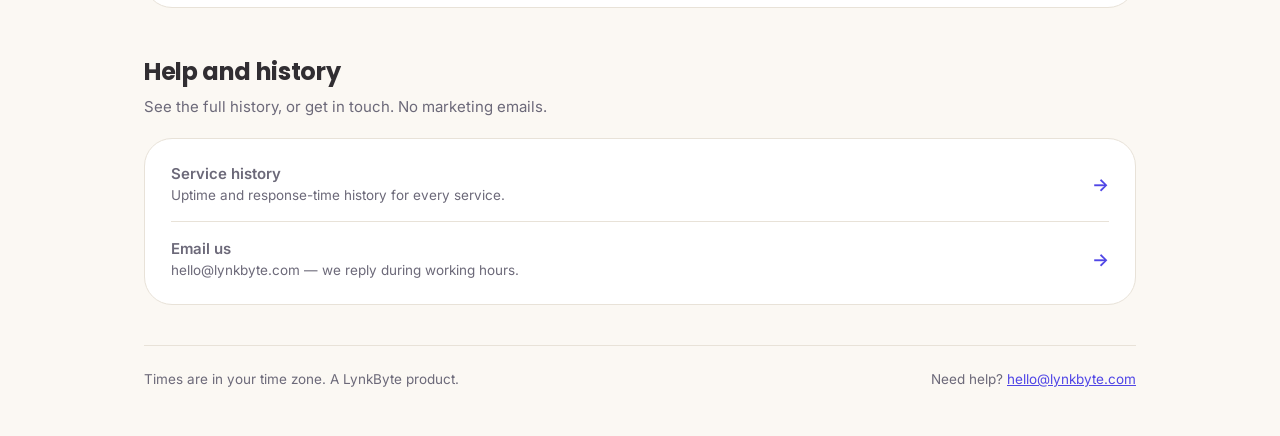
==== commit 2488632b: "Default to light mode and remove the Get updates header button" ====
--- a/assets/index.html
+++ b/assets/index.html
@@ -5,8 +5,7 @@
 <meta name="viewport" content="width=device-width, initial-scale=1, viewport-fit=cover">
 <title>LynkByte status · Can I use it right now?</title>
 <meta name="description" content="Live availability for LynkByte: signing in, billing, the web app and the Android app.">
-<meta name="theme-color" content="#FBF8F3" media="(prefers-color-scheme: light)">
-<meta name="theme-color" content="#17141B" media="(prefers-color-scheme: dark)">
+<meta name="theme-color" content="#FBF8F3">
 <meta property="og:title" content="LynkByte status">
 <meta property="og:description" content="Can I use LynkByte right now? Live availability for signing in, billing, the web app and the Android app.">
 <meta property="og:type" content="website">
@@ -21,7 +20,6 @@
 :root{--ink:#312E32;--body:#4F4C52;--slate:#6C6979;--paper:#FBF8F3;--card:#fff;--rule:#E8E2D8;--on:#fff;--ind:#5046E6;
 --butter:#FFF0BF;--mint:#D9F2E5;--pink:#FFDDE6;--lilac:#E8E3FF;
 --s-ok:#7DCDA3;--s-deg:#F2C94C;--s-out:#E5708F;--s-mnt:#9A93FF;color-scheme:light}
-@media(prefers-color-scheme:dark){:root:not([data-theme="light"]){--ink:#F2EFF5;--body:#CFCBD6;--slate:#A29EAD;--paper:#17141B;--card:#211E27;--rule:#36323E;--on:#17141B;--ind:#9A93FF;--butter:#4A4530;--mint:#2F4A3E;--pink:#4D3340;--lilac:#3A3659;color-scheme:dark}}
 :root[data-theme="dark"]{--ink:#F2EFF5;--body:#CFCBD6;--slate:#A29EAD;--paper:#17141B;--card:#211E27;--rule:#36323E;--on:#17141B;--ind:#9A93FF;--butter:#4A4530;--mint:#2F4A3E;--pink:#4D3340;--lilac:#3A3659;color-scheme:dark}
 *,*::before,*::after{box-sizing:border-box}
 html{scroll-padding-top:24px}
@@ -124,7 +122,6 @@
 <header>
   <a class="brand" href="/">LynkByte <small>Status</small></a>
   <div class="h-actions">
-    <a class="pill" href="#updates">Get updates</a>
     <button class="pill ib" id="theme" type="button" aria-label="Switch between light and dark">
       <svg class="ico" viewBox="0 0 24 24" aria-hidden="true"><path d="M21 12.8A9 9 0 1 1 11.2 3a7 7 0 0 0 9.8 9.8z"/></svg>
     </button>
@@ -179,8 +176,8 @@
   <h2 id="ih">What’s happening</h2>
   <div class="card inc" id="inc"><p class="muted" style="margin:0">Loading the latest incident information…</p></div>
 
-  <h2 id="updates">Get updates</h2>
-  <p class="sub">We post what is happening here. No marketing emails.</p>
+  <h2 id="help">Help and history</h2>
+  <p class="sub">See the full history, or get in touch. No marketing emails.</p>
   <div class="card updates">
     <a class="row" href="/history/">
       <span><b>Service history</b><span>Uptime and response-time history for every service.</span></span>
@@ -722,8 +719,10 @@
 
 $('theme').addEventListener('click',function(){
   var root=document.documentElement;
-  var dark=root.getAttribute('data-theme')?root.getAttribute('data-theme')==='dark':window.matchMedia('(prefers-color-scheme: dark)').matches;
-  root.setAttribute('data-theme',dark?'light':'dark');
+  var next=root.getAttribute('data-theme')==='dark'?'light':'dark';
+  root.setAttribute('data-theme',next);
+  var meta=document.querySelector('meta[name="theme-color"]');
+  if(meta) meta.setAttribute('content',next==='dark'?'#17141B':'#FBF8F3');
 });
 
 if('serviceWorker' in navigator){
